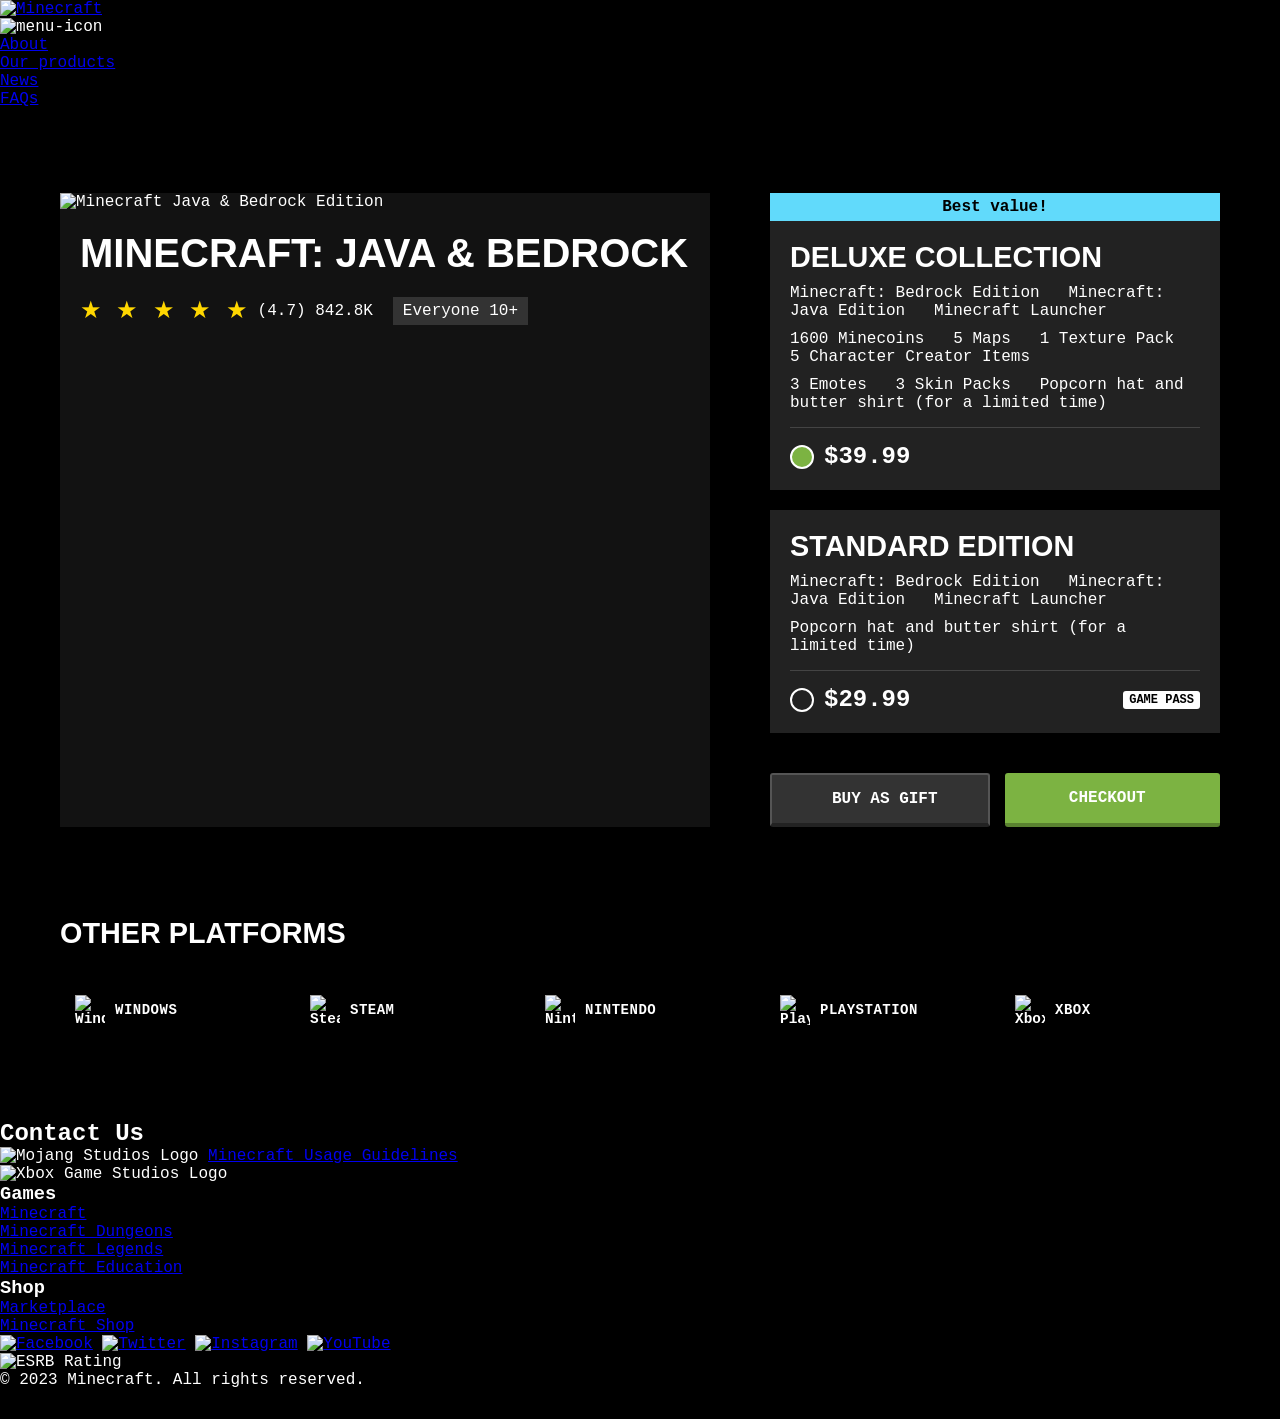
==== 0.1_playnow.html @ 11b38cb2 "Add files via upload" ====
<!DOCTYPE html>
<html lang="en">
<head>
    <meta charset="UTF-8">
    <meta name="viewport" content="width=device-width, initial-scale=1.0">
    <title>Minecraft: Java & Bedrock</title>
    <link rel="stylesheet" href="./css/0_index.css">
    <style>
        * {
            margin: 0;
            padding: 0;
            box-sizing: border-box;
            font-family: 'Minecraftia', monospace, sans-serif;
        }
        
        body {
            background-color: black;
            color: white;
        }
        
        .container {
            max-width: 1200px;
            margin: 0 auto;
            padding: 20px;
            padding-top: 85px;
        }
        
        .purchase-section {
            display: flex;
            justify-content: space-between;
            margin-bottom: 40px;
            flex-wrap: wrap;
            gap: 20px;
        }
        
        .game-showcase {
            width: 100%;
            max-width: 650px;
            flex: 1;
            min-width: 300px;
            background-color: #121212;
            overflow: hidden;
        }
        
        .game-image {
            width: 100%;
            height: auto;
        }
        
        .game-title {
            padding: 20px;
            font-size: 2.5rem;
            font-weight: bold;
            text-transform: uppercase;
            font-family: 'Minecraft', sans-serif;
        }
        
        .rating {
            padding: 0 20px 20px;
            display: flex;
            align-items: center;
            gap: 10px;
            flex-wrap: wrap;
        }
        
        .stars {
            color: gold;
            font-size: 24px;
        }
        
        .age-rating {
            background-color: #333;
            padding: 5px 10px;
            margin-left: 10px;
        }
        
        .purchase-options {
            width: 100%;
            max-width: 450px;
            flex: 1;
            min-width: 300px;
            display: flex;
            flex-direction: column;
            gap: 20px;
        }
        
        .edition {
            background-color: #222;
            overflow: hidden;
            transition: transform 0.3s ease;
        }
        
        .edition:hover {
            transform: translateY(-3px);
        }
        
        .best-value {
            background-color: #61dafb;
            color: black;
            text-align: center;
            padding: 5px;
            font-weight: bold;
        }
        
        .edition-content {
            padding: 20px;
        }
        
        .edition-title {
            font-size: 1.8rem;
            font-weight: bold;
            text-transform: uppercase;
            font-family: 'Minecraft', sans-serif;
            margin-bottom: 10px;
        }
        
        .edition-details {
            margin-bottom: 15px;
        }
        
        .edition-details div {
            margin-bottom: 10px;
        }
        
        .edition-divider {
            height: 1px;
            background-color: #444;
            margin: 15px 0;
        }
        
        .price-section {
            display: flex;
            align-items: center;
        }
        
        .price-circle {
            width: 24px;
            height: 24px;
            border: 2px solid white;
            border-radius: 50%;
            margin-right: 10px;
            display: flex;
            align-items: center;
            justify-content: center;
            cursor: pointer;
            transition: background-color 0.3s ease;
        }
        
        .price-circle:hover {
            background-color: rgba(124, 179, 66, 0.3);
        }
        
        .selected {
            background-color: #7cb342;
        }
        
        .price {
            font-size: 1.5rem;
            font-weight: bold;
        }
        
        .game-pass {
            background-color: white;
            color: black;
            padding: 2px 6px;
            font-size: 12px;
            font-weight: bold;
            border-radius: 3px;
            margin-left: auto;
        }
        
        .buttons {
            display: flex;
            gap: 15px;
            margin-top: 20px;
            flex-wrap: wrap;
        }
        
        .gift-btn, .checkout-btn {
            flex: 1;
            min-width: 140px;
            padding: 15px;
            font-size: 1rem;
            font-weight: bold;
            cursor: pointer;
            display: flex;
            align-items: center;
            justify-content: center;
            gap: 10px;
            transition: all 0.3s ease;
            position: relative;
            border-radius: 3px;
        }
        
        .gift-btn {
            background-color: #333;
            color: white;
            border: 2px solid #555;
            border-bottom: 4px solid #222;
        }
        
        .checkout-btn {
            background-color: #7cb342;
            color: white;
            border: none;
            border-bottom: 4px solid #5a8230;
        }
        
        .gift-btn:hover, .checkout-btn:hover {
            transform: translateY(-3px);
            box-shadow: 0 5px 15px rgba(0, 0, 0, 0.3);
        }
        
        .gift-btn:active, .checkout-btn:active {
            transform: translateY(1px);
            border-bottom-width: 2px;
        }
        
        .other-platforms-title {
            font-size: 1.8rem;
            font-weight: bold;
            text-transform: uppercase;
            font-family: 'Minecraft', sans-serif;
            margin: 40px 0 20px;
            padding-top: 50px;
        }
        
        .other-platforms-list {
            display: flex;
            justify-content: space-between;
            flex-wrap: wrap;
            gap: 15px;
            padding-bottom: 50px;
        }
        
        .other-platform {
            display: flex;
            align-items: center;
            color: white;
            font-size: 0.9rem;
            font-weight: bold;
            border-radius: 4px;
            transition: all 0.3s ease;
            cursor: pointer;
            min-width: 150px;
            min-height: 80px;
            padding: 10px 15px;
            width: calc(20% - 12px);
        }
        
        .other-platform:hover {
            color: chartreuse;
        }
        
        .platform-logo {
            width: 30px;
            height: 30px;
            display: flex;
            align-items: center;
            justify-content: center;
            margin-right: 10px;
        }
        
        .platform-logo img {
            max-width: 100%;
            max-height: 100%;
            object-fit: contain;
        }
        
        .platform-name {
            font-size: 14px;
            letter-spacing: 0.5px;
        }
        
        .arrow {
            font-size: 1.2rem;
        }
        
        /* Media Queries for Responsiveness */
        @media screen and (max-width: 768px) {
            .purchase-section {
                flex-direction: column;
                align-items: center;
            }
            
            .game-showcase, .purchase-options {
                width: 100%;
                max-width: 100%;
            }
            
            .buttons {
                flex-direction: column;
            }
            
            .playable-on {
                flex-direction: column;
                gap: 10px;
                align-items: flex-start;
                padding-left: 20px;
            }
            
            .other-platforms-list {
                justify-content: flex-start;
            }
            
            .other-platform {
                width: calc(50% - 10px);
            }
        }
        
        @media screen and (max-width: 480px) {
            .game-title {
                font-size: 1.8rem;
            }
            
            .rating {
                flex-direction: column;
                align-items: flex-start;
            }
            
            .other-platform {
                width: 100%;
            }
            
            .edition-title {
                font-size: 1.4rem;
            }
            
            .edition-details div {
                font-size: 0.9rem;
            }
        }
    </style>
</head>
<body>
<!-- Thanh điều hướng -->
<nav class="navbar">
    <a href="./index.html">
        <img src="./assets/img/MCCB Logo.svg" alt="Minecraft" class="logo">
    </a>
    <div class="menu-icon" id="menu-toggle">
        <img width="32" height="32" src="https://img.icons8.com/windows/32/FFFFFF/menu-squared-2.png" alt="menu-icon"/>
    </div>
    <ul class="nav-menu" id="nav-menu">
        <li><a href="./1_about.html">About</a></li>
        <li><a href="./2_products.html">Our products</a></li>
        <li><a href="./3_news.html">News</a></li>
        <li><a href="./4_faq.html">FAQs</a></li>
    </ul>
</nav>
    
    <div class="container">
        <div class="purchase-section">
            <div class="game-showcase">
                <img class="game-image" src="./assets/img/wallpaper_minecraft_pc_bundle_2058x1440.png" alt="Minecraft Java & Bedrock Edition">
                <h1 class="game-title">Minecraft: Java & Bedrock</h1>
                <div class="rating">
                    <div class="stars">★ ★ ★ ★ ★</div>
                    <span>(4.7) 842.8K</span>
                    <span class="age-rating">Everyone 10+</span>
                </div>
            </div>
            <div class="purchase-options">
                <div class="edition">
                    <div class="best-value">Best value!</div>
                    <div class="edition-content">
                        <h2 class="edition-title">Deluxe Collection</h2>
                        <div class="edition-details">
                            <div>Minecraft: Bedrock Edition &nbsp; Minecraft: Java Edition &nbsp; Minecraft Launcher</div>
                            <div>1600 Minecoins &nbsp; 5 Maps &nbsp; 1 Texture Pack &nbsp; 5 Character Creator Items</div>
                            <div>3 Emotes &nbsp; 3 Skin Packs &nbsp; Popcorn hat and butter shirt (for a limited time)</div>
                        </div>
                        <div class="edition-divider"></div>
                        <div class="price-section">
                            <div class="price-circle selected"></div>
                            <div class="price">$39.99</div>
                        </div>
                    </div>
                </div>
                <div class="edition">
                    <div class="edition-content">
                        <h2 class="edition-title">Standard Edition</h2>
                        <div class="edition-details">
                            <div>Minecraft: Bedrock Edition &nbsp; Minecraft: Java Edition &nbsp; Minecraft Launcher</div>
                            <div>Popcorn hat and butter shirt (for a limited time)</div>
                        </div>
                        <div class="edition-divider"></div>
                        <div class="price-section">
                            <div class="price-circle"></div>
                            <div class="price">$29.99</div>
                            <div class="game-pass">GAME PASS</div>
                        </div>
                    </div>
                </div>
                <div class="buttons">
                    <button class="gift-btn">
                        <span></span> BUY AS GIFT
                    </button>
                    <button class="checkout-btn">
                        CHECKOUT <span class="arrow"></span>
                    </button>
                </div>
            </div>
        </div>
        
        <h2 class="other-platforms-title">Other Platforms</h2>
        <div class="other-platforms-list">
            <!-- Windows -->
            <div class="other-platform">
                <div class="platform-logo">
                    <img src="https://upload.wikimedia.org/wikipedia/commons/c/c1/Windows_icon_logo.png" alt="Windows logo">
                </div>
                <div class="platform-name">WINDOWS</div>
            </div>
            <!-- Steam -->
            <div class="other-platform">
                <div class="platform-logo">
                    <img src="https://upload.wikimedia.org/wikipedia/commons/thumb/8/83/Steam_icon_logo.svg/512px-Steam_icon_logo.svg.png" alt="Steam logo">
                </div>
                <div class="platform-name">STEAM</div>
            </div>
            <!-- Nintendo -->
            <div class="other-platform">
                <div class="platform-logo">
                    <img src="https://cdn-icons-png.flaticon.com/512/871/871377.png" alt="Nintendo logo">
                </div>
                <div class="platform-name">NINTENDO</div>
            </div>
            <!-- PlayStation -->
            <div class="other-platform">
                <div class="platform-logo">
                    <img src="https://www.svgrepo.com/show/331538/playstation.svg" alt="PlayStation logo">
                </div>
                <div class="platform-name">PLAYSTATION</div>
            </div>
            <!-- Xbox -->
            <div class="other-platform">
                <div class="platform-logo">
                    <img src="https://static.vecteezy.com/system/resources/previews/020/975/583/non_2x/xbox-logo-xbox-icon-transparent-free-png.png" alt="Xbox logo">
                </div>
                <div class="platform-name">XBOX</div>
            </div>
        </div>
    </div>

    <script>
        document.addEventListener('DOMContentLoaded', function() {
            // JS hiệu ứng cho nút chọn giá
            const priceCircles = document.querySelectorAll('.price-circle');
            priceCircles.forEach(circle => {
                circle.addEventListener('click', function() {
                    priceCircles.forEach(c => c.classList.remove('selected'));
                    this.classList.add('selected');
                });
            });
        });
    </script>

    <!-- Contact Section -->
    <section class="contact">
        <h1>Contact Us</h1>
        <div class="contact-grid">
            <!-- Cột 1: Logo Mojang -->
            <div class="contact-column">
                <img src="https://upload.wikimedia.org/wikipedia/commons/thumb/f/ff/Mojang_Studios_Logo_%282020%2C_slim%29.svg/2433px-Mojang_Studios_Logo_%282020%2C_slim%29.svg.png" alt="Mojang Studios Logo" class="mojang-logo">
                <a href="https://www.minecraft.net/en-us/usage-guidelines" class="guidelines-link">Minecraft Usage Guidelines</a>
            </div>
            <!-- Cột 2: Logo Xbox -->
            <div class="contact-column">
                <img src="https://upload.wikimedia.org/wikipedia/commons/5/52/Xbox_Game_Studios.svg" alt="Xbox Game Studios Logo" class="xbox-logo">
            </div>

            <!-- Cột 3: Mạng xã hội và liên kết -->
            <div class="contact-column social-links">
                <div class="link-group">
                    <h3>Games</h3>
                    <ul>
                        <li><a href="#">Minecraft</a></li>
                        <li><a href="#">Minecraft Dungeons</a></li>
                        <li><a href="#">Minecraft Legends</a></li>
                        <li><a href="#">Minecraft Education</a></li>
                    </ul>
                </div>
                <div class="link-group">
                    <h3>Shop</h3>
                    <ul>
                        <li><a href="#">Marketplace</a></li>
                        <li><a href="#">Minecraft Shop</a></li>
                    </ul>
                </div>
                <!-- Biểu tượng mạng xã hội -->
                <div class="social-icons">
                    <a href="https://www.facebook.com/minecraft"><img src="https://upload.wikimedia.org/wikipedia/commons/5/51/Facebook_f_logo_%282019%29.svg" alt="Facebook"></a>
                    <a href="https://twitter.com/Minecraft"><img src="https://upload.wikimedia.org/wikipedia/commons/6/6f/Logo_of_Twitter.svg" alt="Twitter"></a>
                    <a href="https://www.instagram.com/minecraft"><img src="https://upload.wikimedia.org/wikipedia/commons/a/a5/Instagram_icon.png" alt="Instagram"></a>
                    <a href="https://www.youtube.com/minecraft"><img src="https://cdn.iconscout.com/icon/free/png-256/free-youtube-logo-icon-download-in-svg-png-gif-file-formats--social-media-70-flat-icons-color-pack-logos-432560.png" alt="YouTube"></a>
                </div>
            </div>

            <!-- Cột 4: Tag ESRB -->
            <div class="contact-column esrb">
                <img src="./assets/img/ESRB.png" alt="ESRB Rating">
            </div>
        </div>
    </section>
</section>
    <!-- Footer -->
    <footer>
        <p>&copy; 2023 Minecraft. All rights reserved.</p>
    </footer>

    <script>
    document.addEventListener('DOMContentLoaded', function() {
        const menuToggle = document.getElementById('menu-toggle');
        const navMenu = document.getElementById('nav-menu');
        
        menuToggle.addEventListener('click', function() {
            navMenu.classList.toggle('active');
        });
    });
    </script>

</body>
</html>
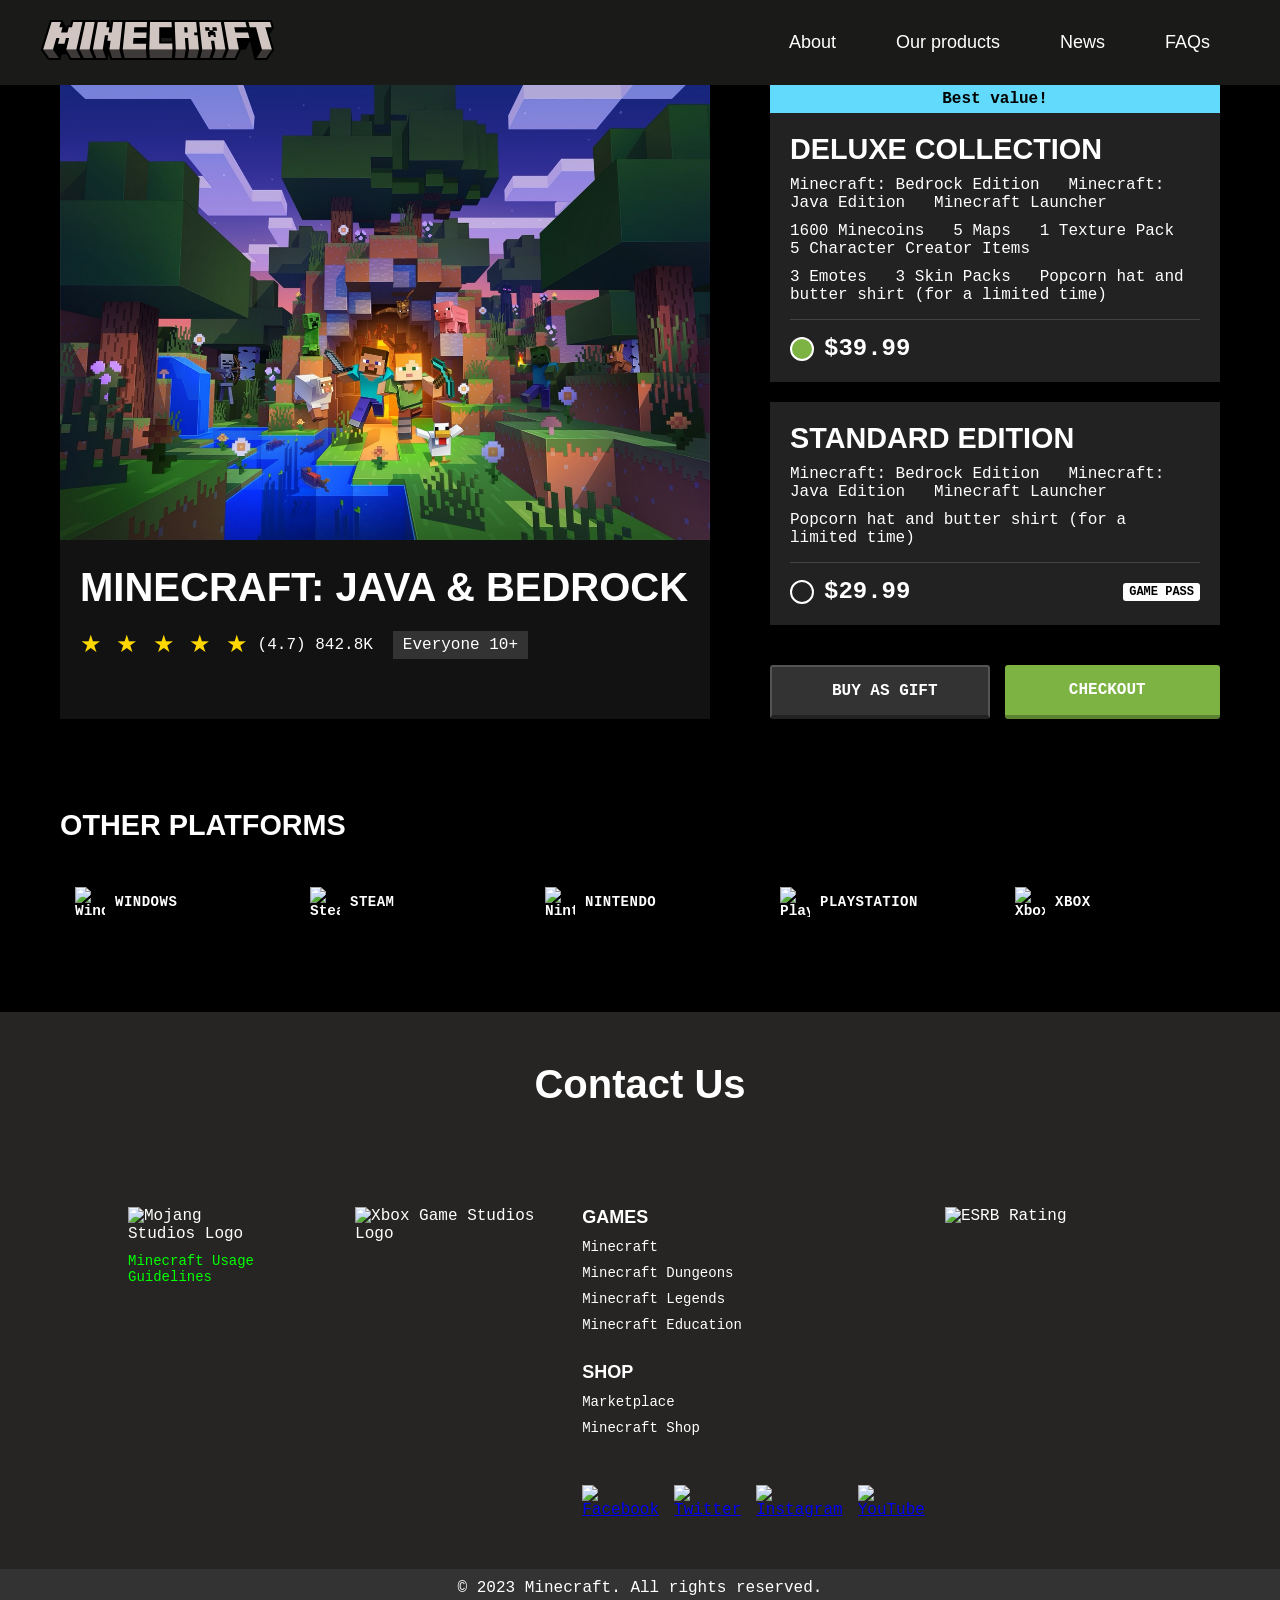
==== commit 3d948bdd: "Add files via upload" ====
--- a/0.1_playnow.html
+++ b/0.1_playnow.html
@@ -339,7 +339,7 @@
         <img src="./assets/img/MCCB Logo.svg" alt="Minecraft" class="logo">
     </a>
     <div class="menu-icon" id="menu-toggle">
-        <img width="32" height="32" src="https://img.icons8.com/windows/32/FFFFFF/menu-squared-2.png" alt="menu-icon"/>
+        <img width="32" height="32" src="https://img.icons8.com/windows/32/FFFFFF/menu-squared-2.jpeg" alt="menu-icon"/>
     </div>
     <ul class="nav-menu" id="nav-menu">
         <li><a href="./1_about.html">About</a></li>
@@ -352,7 +352,7 @@
     <div class="container">
         <div class="purchase-section">
             <div class="game-showcase">
-                <img class="game-image" src="./assets/img/wallpaper_minecraft_pc_bundle_2058x1440.png" alt="Minecraft Java & Bedrock Edition">
+                <img class="game-image" src="./assets/img/wallpaper_minecraft_pc_bundle_2058x1440.jpeg" alt="Minecraft Java & Bedrock Edition">
                 <h1 class="game-title">Minecraft: Java & Bedrock</h1>
                 <div class="rating">
                     <div class="stars">★ ★ ★ ★ ★</div>
@@ -408,21 +408,21 @@
             <!-- Windows -->
             <div class="other-platform">
                 <div class="platform-logo">
-                    <img src="https://upload.wikimedia.org/wikipedia/commons/c/c1/Windows_icon_logo.png" alt="Windows logo">
+                    <img src="https://upload.wikimedia.org/wikipedia/commons/c/c1/Windows_icon_logo.jpeg" alt="Windows logo">
                 </div>
                 <div class="platform-name">WINDOWS</div>
             </div>
             <!-- Steam -->
             <div class="other-platform">
                 <div class="platform-logo">
-                    <img src="https://upload.wikimedia.org/wikipedia/commons/thumb/8/83/Steam_icon_logo.svg/512px-Steam_icon_logo.svg.png" alt="Steam logo">
+                    <img src="https://upload.wikimedia.org/wikipedia/commons/thumb/8/83/Steam_icon_logo.svg/512px-Steam_icon_logo.svg.jpeg" alt="Steam logo">
                 </div>
                 <div class="platform-name">STEAM</div>
             </div>
             <!-- Nintendo -->
             <div class="other-platform">
                 <div class="platform-logo">
-                    <img src="https://cdn-icons-png.flaticon.com/512/871/871377.png" alt="Nintendo logo">
+                    <img src="https://cdn-icons-png.flaticon.com/512/871/871377.jpeg" alt="Nintendo logo">
                 </div>
                 <div class="platform-name">NINTENDO</div>
             </div>
@@ -436,7 +436,7 @@
             <!-- Xbox -->
             <div class="other-platform">
                 <div class="platform-logo">
-                    <img src="https://static.vecteezy.com/system/resources/previews/020/975/583/non_2x/xbox-logo-xbox-icon-transparent-free-png.png" alt="Xbox logo">
+                    <img src="https://static.vecteezy.com/system/resources/previews/020/975/583/non_2x/xbox-logo-xbox-icon-transparent-free-png.jpeg" alt="Xbox logo">
                 </div>
                 <div class="platform-name">XBOX</div>
             </div>
@@ -462,7 +462,7 @@
         <div class="contact-grid">
             <!-- Cột 1: Logo Mojang -->
             <div class="contact-column">
-                <img src="https://upload.wikimedia.org/wikipedia/commons/thumb/f/ff/Mojang_Studios_Logo_%282020%2C_slim%29.svg/2433px-Mojang_Studios_Logo_%282020%2C_slim%29.svg.png" alt="Mojang Studios Logo" class="mojang-logo">
+                <img src="https://upload.wikimedia.org/wikipedia/commons/thumb/f/ff/Mojang_Studios_Logo_%282020%2C_slim%29.svg/2433px-Mojang_Studios_Logo_%282020%2C_slim%29.svg.jpeg" alt="Mojang Studios Logo" class="mojang-logo">
                 <a href="https://www.minecraft.net/en-us/usage-guidelines" class="guidelines-link">Minecraft Usage Guidelines</a>
             </div>
             <!-- Cột 2: Logo Xbox -->
@@ -492,14 +492,14 @@
                 <div class="social-icons">
                     <a href="https://www.facebook.com/minecraft"><img src="https://upload.wikimedia.org/wikipedia/commons/5/51/Facebook_f_logo_%282019%29.svg" alt="Facebook"></a>
                     <a href="https://twitter.com/Minecraft"><img src="https://upload.wikimedia.org/wikipedia/commons/6/6f/Logo_of_Twitter.svg" alt="Twitter"></a>
-                    <a href="https://www.instagram.com/minecraft"><img src="https://upload.wikimedia.org/wikipedia/commons/a/a5/Instagram_icon.png" alt="Instagram"></a>
-                    <a href="https://www.youtube.com/minecraft"><img src="https://cdn.iconscout.com/icon/free/png-256/free-youtube-logo-icon-download-in-svg-png-gif-file-formats--social-media-70-flat-icons-color-pack-logos-432560.png" alt="YouTube"></a>
+                    <a href="https://www.instagram.com/minecraft"><img src="https://upload.wikimedia.org/wikipedia/commons/a/a5/Instagram_icon.jpeg" alt="Instagram"></a>
+                    <a href="https://www.youtube.com/minecraft"><img src="https://cdn.iconscout.com/icon/free/png-256/free-youtube-logo-icon-download-in-svg-png-gif-file-formats--social-media-70-flat-icons-color-pack-logos-432560.jpeg" alt="YouTube"></a>
                 </div>
             </div>
 
             <!-- Cột 4: Tag ESRB -->
             <div class="contact-column esrb">
-                <img src="./assets/img/ESRB.png" alt="ESRB Rating">
+                <img src="./assets/img/ESRB.jpeg" alt="ESRB Rating">
             </div>
         </div>
     </section>
--- a/css/0_index.css
+++ b/css/0_index.css
@@ -0,0 +1,671 @@
+/* import các font chữ cần thiết cho bài */
+@import url('https://fonts.googleapis.com/css2?family=Open+Sans:wght@300&display=swap'); /* Nhúng font chữ Open Sans từ Google Fonts */
+@import url('https://fonts.cdnfonts.com/css/minecraft-4'); /* Nhúng font chữ Minecraft hoa */
+@import url('https://fonts.cdnfonts.com/css/minecraftia'); /* Nhúng font chữ Minecraft */
+                
+
+/* Đặt font chữ mặc định cho toàn bộ trang */            
+body {
+    font-family: 'Minecraftia', sans-serif;
+    margin: 0;
+    padding: 0;
+    background-color: black;
+}
+/*-------------------------------------------------------------------------------------------------------------------------------------------------------------*/
+/* Thanh điều hướng */
+.navbar {
+    display: flex;                 
+    justify-content: space-between; 
+    align-items: center;           
+    background-color: rgba(38, 37, 36, 0.7);
+    padding: 20px 40px;            
+    position: fixed;               
+    width: 100%;
+    top: 0;
+    z-index: 1000;
+    box-sizing: border-box;
+}
+
+/* Logo */
+.navbar .logo {
+    height: 40px;                  
+    width: auto;                   
+    margin-right: 20px;            
+    opacity: 1.0;
+}
+
+/* Menu icon (mặc định biến mất, chỉ xuất hiện khi màn hình chuyển dọc) */
+.menu-icon {
+    display: none;
+    cursor: pointer;
+    margin-left: auto;
+}
+
+/* Các mục trong thanh điều hướng */
+.navbar .nav-menu {
+    list-style-type: none;
+    padding: 0;
+    display: flex;                 
+    justify-content: right;       
+    flex-grow: 1;                  
+    opacity: 1.0;
+}
+
+.navbar .nav-menu li {
+    margin: 0 20px;               
+}
+
+.navbar .nav-menu li a {
+    color: white;
+    text-decoration: none;
+    font-size: 18px;
+    padding: 10px;
+    transition: color 0.3s ease;
+    font-family: 'Minecraftia', sans-serif; 
+}
+
+.navbar .nav-menu li a:hover {
+    color: chartreuse;
+}
+
+/*-------------------------------------------------------------------------------------------------------------------------------------------------------------*/
+/* Hero Section */
+.hero {
+    background-size: cover;
+    color: white;
+    text-align: center;
+    padding: 100px 0;
+    margin-top: 140px;
+}
+
+/* Tạo một lớp giả cho ảnh nền để không gây tác động đến các element khác */
+.hero::before {
+    content: "";                /* Tạo một phần tử giả */
+    position: absolute;         /* Đặt nó ở vị trí tuyệt đối */
+    top: 0;
+    left: 0;
+    width: 100%;
+    height: 1025px;
+    background-image: url('https://i.pinimg.com/736x/41/ec/51/41ec519450f2d6eab830e86b97cd7d69.jpg'); 
+    background-size: cover;     /* Đảm bảo ảnh nền phủ hết toàn bộ phần tử */
+    background-position: top;   
+    opacity: 0.25;               
+    z-index: -1;                /* Đảm bảo ảnh nền nằm dưới nội dung */
+}
+
+.hero h1 {
+    
+    font-size: 50px;
+    margin: 0;
+    font-family: 'Minecraft', sans-serif; 
+    animation: fadeIn 2s ease-in-out;
+}
+
+.hero p {
+    font-size: 20px;
+    margin-top: 20px;
+}
+
+.cta-btn {
+    border: solid 2px;
+    border-color: #AAA #565656 #565656 #AAA;
+  	text-shadow: 3px 3px #4C4C4C;
+  	outline: 2px solid #000;
+    background-image: url([data-uri]);
+    text-shadow: 3px 3px #4C4C4C;
+  	outline: 2px solid #000;
+    color: white;
+    padding: 15px 30px;
+    text-decoration: none;
+    font-size: 18px;
+}
+
+.cta-btn:hover {
+    background-image: url([data-uri]);
+  	border: solid 2px;
+    border-color: #BDC6FF #59639A #59639A #BDC6FF;
+    color: yellow;
+}
+/*-------------------------------------------------------------------------------------------------------------------------------------------------------------*/
+/* Phần features */
+.features {
+    display: grid;
+    grid-template-columns: repeat(3, 1fr);
+    gap: 20px;
+    padding: 50px 10%;
+    color: white;
+    position: relative 
+}
+
+.feature {
+    background-color: black;
+    padding: 20px;
+    text-align: center;
+}
+
+.feature img {
+    width: 100%;
+    height: auto;
+    object-fit: cover;
+}
+
+.feature h2 {
+    margin-top: 40px;
+    font-size: 30px;
+    color: white;
+    font-family: Minecraft;
+}
+/*-------------------------------------------------------------------------------------------------------------------------------------------------------------*/
+/* Section sản phẩm */
+.products {
+    padding: 50px 10%;
+    color: white;
+    position: relative;
+    min-height: 750px;
+    display: flex;
+    flex-direction: column;
+    justify-content: center;
+}
+
+.products::before {
+    content: "";
+    position: absolute;
+    top: 0;
+    left: 0;
+    width: 100%;
+    height: 100%;
+    background-image: url('https://p.novaskin.me/4174583124.png');
+    background-size: cover;
+    background-position: bottom;
+    opacity: 0.25;
+    z-index: -1;
+}
+
+.products-header {
+    margin-bottom: 30px;
+}
+
+.products-header h1 {
+    font-size: 36px;
+    text-align: center;
+    color: white;
+    margin: 0;
+    font-family: 'Minecraft', sans-serif;
+}
+
+.products-grid {
+    display: grid;
+    grid-template-columns: repeat(3, 1fr);
+    gap: 20px;
+}
+
+.product {
+    background-color: black;
+    padding: 20px;
+    text-align: center;
+    box-shadow: 0 4px 6px rgba(0, 0, 0, 0.1);
+}
+
+.product img {
+    width: 100%;
+    height: auto;
+    object-fit: cover;
+}
+
+.product h2 {
+    margin-top: 30px;
+    font-size: 24px;
+    font-weight: bold;
+    color: #fff;
+    font-family: Minecraft;
+}
+
+.product p {
+    font-size: 16px;
+    margin-top: 10px;
+}
+/*-------------------------------------------------------------------------------------------------------------------------------------------------------------*/
+/* Quảng cáo */
+.advertisement {
+    position: relative;
+    display: grid;
+    grid-template-columns: 1fr 1fr; /* Chia thành 2 cột đều */
+    gap: 20px;
+    align-items: center; 
+    padding: 50px 10%;
+}
+
+.advertisement::before {
+    content: "";
+    position: absolute;
+    top: 0;
+    left: 0;
+    width: 100%;
+    height: 100%;
+    background-image: url('https://img.freepik.com/premium-vector/orange-sparkling-backlight-isolated-black-background-flash-with-golden-flying-magical-dust-vector-illustration_185386-1374.jpg');
+    background-size: cover;
+    background-position: center;
+    opacity: 0.5;
+    z-index: -1;
+}
+
+.ad-image img {
+    width: 100%;
+    height: auto;
+    object-fit: cover; 
+}
+
+.ad-content {
+    color: white;
+    display: flex;
+    flex-direction: column;
+    justify-content: center; 
+    text-align: left; 
+    padding: 20px;
+}
+
+.ad-content h2 {
+    font-size: 45px;
+    margin-bottom: 20px;
+    color:#ffdd2b;
+    font-family: Minecraft;
+}
+
+.ad-content p {
+    font-size: 18px;
+    margin-bottom: 50px;
+}
+
+.ad-content .cta-btn {
+    align-self: flex-start; 
+}
+/*-------------------------------------------------------------------------------------------------------------------------------------------------------------*/
+/* News */
+.news {
+    padding: 50px 10%;
+    color: white;
+    position:relative;
+    min-height: 700px; 
+    flex-direction: column;
+    display: flex;
+    justify-content: center;
+}
+
+.news::before {
+    content: "";
+    position: absolute;
+    top: 0;
+    left: 0;
+    width: 100%;
+    height: 100%;
+    background-image: url('https://static.planetminecraft.com/files/image/minecraft/texture-pack/2021/181/14011294_xl.webp'); 
+    background-size: cover;
+    background-position: center;
+    opacity: 0.45; 
+    z-index: -1; 
+}
+
+.news-header {
+    display: flex;
+    justify-content: space-between;
+    align-items: center;
+    margin-bottom: 30px;
+}
+
+.news-header h2 {
+    font-size: 36px;
+    font-family: 'Minecraft', sans-serif;
+    margin: 0;
+}
+
+.news-header .news-link {
+    color: #00ff00; /* Màu xanh lá giống trong hình */
+    text-decoration: none;
+    font-size: 18px;
+}
+
+.news-header .news-link:hover {
+    text-decoration: underline;
+}
+
+.news-grid {
+    display: grid;
+    grid-template-columns: repeat(4, 1fr); /* 4 cột đều nhau */
+    gap: 20px;
+}
+
+.news-item {
+    background-color: #333; 
+    overflow: hidden;
+    display: flex;
+    flex-direction: column; 
+    align-content: center;
+}
+
+.news-item .image-container {
+    position: relative;
+    width: 100%;
+    padding-top: 56.25%; /* Tỉ lệ 16:9 (9/16 = 0.5625) */
+}
+
+.news-item .image-container img {
+    position: absolute;
+    top: 0;
+    left: 0;
+    width: 100%;
+    height: 100%;
+    object-fit: cover; /* Đảm bảo ảnh không bị méo, cắt bớt nếu cần */
+    object-position: center; /* Căn giữa ảnh */
+}
+
+.news-item p{
+    padding: 20px;
+    font-size: 16px;
+    color: white;
+    margin: 0;
+    text-align: left; 
+}
+/*-------------------------------------------------------------------------------------------------------------------------------------------------------------*/
+/* Contacts */
+.contact {
+    padding: 50px 10%;
+    background-color: #262524;
+    color: white;
+    position: relative;
+    min-height: 400px;
+}
+
+.contact h1 {
+    font-size: 40px;
+    margin-bottom: 100px;
+    text-align: center;
+    font-family: 'Minecraft', sans-serif;
+}
+
+.contact-grid {
+    display: grid;
+    grid-template-columns: repeat(4, 1fr);
+    gap: 20px;
+    align-items: start;
+}
+
+.contact-column {
+    display: flex;
+    flex-direction: column;
+}
+
+/* Cột 1: Logo Mojang */
+.contact-column .mojang-logo {
+    width: 150px;
+    margin-bottom: 10px;
+}
+
+.contact-column .copyright {
+    font-size: 14px;
+    margin-bottom: 10px;
+}
+
+.contact-column .guidelines-link {
+    color: #00ff00;
+    text-decoration: none;
+    font-size: 14px;
+}
+
+.contact-column .guidelines-link:hover {
+    text-decoration: underline;
+}
+
+/* Cột 2: Logo Xbox */
+.contact-column .xbox-logo {
+    width: 200px;
+}
+
+/* Cột 3: Liên kết và mạng xã hội */
+.social-links .link-group {
+    margin-bottom: 20px;
+}
+
+.social-links .link-group h3 {
+    font-size: 18px;
+    font-family: 'Minecraft', sans-serif;
+    margin-bottom: 10px;
+    text-transform: uppercase;
+}
+
+.social-links .link-group ul {
+    list-style: none;
+    padding: 0;
+}
+
+.social-links .link-group ul li {
+    margin-bottom: 8px;
+}
+
+.social-links .link-group ul li a {
+    color: white;
+    text-decoration: none;
+    font-size: 14px;
+}
+
+.social-links .link-group ul li a:hover {
+    color: #00ff00;
+}
+
+.social-links .social-icons {
+    display: flex;
+    gap: 15px;
+    margin-top: 20px;
+}
+
+.social-links .social-icons a img {
+    width: 40px;
+    height: 40px;
+    transition: transform 0.3s ease;
+}
+
+.social-links .social-icons a img:hover {
+    transform: scale(1.1);
+}
+
+/* Cột 4: Tag ESRB */
+.contact-column.esrb img {
+    width: 90%;
+    margin-bottom: 10px;
+    align-items: right;
+}
+
+/*-------------------------------------------------------------------------------------------------------------------------------------------------------------*/
+/* Footer */
+footer {
+    background-color: #333;
+    color: white;
+    text-align: center;
+    padding: 10px;
+    width: 100%;
+}
+/*-------------------------------------------------------------------------------------------------------------------------------------------------------------*/
+/* Animation */
+@keyframes fadeIn {
+    from {
+        opacity: 0;
+    }
+    to {
+        opacity: 1;
+    }
+}
+/*-------------------------------------------------------------------------------------------------------------------------------------------------------------*/
+/* Responsive */
+@media (max-width: 768px) {
+/* Thanh điều hướng */
+    .navbar {
+        padding: 15px 20px; 
+        flex-wrap: wrap;
+    }
+
+    .navbar .logo {
+        height: 30px;
+    }
+
+    /* Hiện icon menu khi tỉ lệ màn hình dọc */
+    .menu-icon {
+        display: block;
+    }
+
+    /* Giấu icon menu khi độ rộng lớn hơn 768px */
+    .navbar .nav-menu {
+        display: none;
+        flex-direction: column;
+        width: 100%;
+        margin: 0;
+        padding: 0;
+        background-color: rgba(38, 37, 36, 0.95);
+        position: absolute;
+        top: 60px;
+        left: 0;
+        z-index: 999;
+    }
+
+    /* Hiển thị menu hamburger */
+    .navbar .nav-menu.active {
+        display: flex;
+    }
+
+    .navbar .nav-menu li {
+        margin: 0;
+        width: 100%;
+        text-align: center;
+        border-bottom: 1px solid rgba(255, 255, 255, 0.1);
+    }
+
+    .navbar .nav-menu li:last-child {
+        border-bottom: none;
+    }
+
+    .navbar .nav-menu li a {
+        display: block;
+        padding: 15px;
+        font-size: 16px;
+    }
+
+/* Features */
+    .features {
+        grid-template-columns: 1fr; 
+    }
+
+    .feature h2 {
+        font-size: 24px;
+    }
+
+    .feature p {
+        font-size: 14px;
+    }
+
+/* Products */
+    .products {
+        padding: 20px 5%;
+    }
+
+    .products-header h1 {
+        font-size: 24px;
+    }
+
+    .products-grid {
+        display: flex;
+        flex-direction: row;
+        overflow-x: auto;
+        gap: 15px;
+        padding-bottom: 10px;
+        -webkit-overflow-scrolling: touch; /* Hỗ trợ cuộn mượt trên iOS */
+    }
+
+    .product {
+        flex: 0 0 80%; /* Chiếm 80% chiều rộng màn hình để hiển thị 1 phần tử chính, các phần tử khác cuộn ngang */
+        padding: 10px;
+        min-width: 250px; /* Đảm bảo mỗi phần tử có chiều rộng tối thiểu */
+    }
+    .product img {
+        max-width: 100%;
+        height: auto;
+
+    }
+
+    .product h2 {
+        font-size: 18px;
+        margin-top: 15px;
+    }
+
+    .product p {
+        font-size: 12px;
+    }
+
+/* Advertisement */
+    .advertisement {
+        padding: 20px 5%;
+    }
+
+    .ad-content h2 {
+        font-size: 24px;
+    }
+
+    .ad-content p {
+        margin-bottom: 20px;
+        font-size: 14px;
+    }
+
+/* News */
+    .news {
+        padding: 20px 5%;
+    }
+
+    .news-header h2 {
+        font-size: 24px;
+    }
+
+    .news-header .news-link {
+        font-size: 14px;
+    }
+
+    .news-grid {
+        grid-template-columns: 1fr;
+    }
+
+    .news-item p {
+        font-size: 14px;
+    }
+    .contact {
+        padding: 20px 5%;
+    }
+
+    .contact h1 {
+        font-size: 24px;
+    }
+
+    .contact-grid {
+        grid-template-columns: 1fr;
+    }
+
+    .contact-column .mojang-logo {
+        width: 120px;
+    }
+
+    .contact-column .xbox-logo {
+        width: 160px;
+    }
+
+    .social-links .link-group h3 {
+        font-size: 16px;
+    }
+
+    .social-links .link-group ul li a {
+        font-size: 12px;
+    }
+
+    .social-links .social-icons a img {
+        width: 32px;
+        height: 32px;
+    }
+
+    .contact-column.esrb img {
+        width: 80px;
+    }
+}
